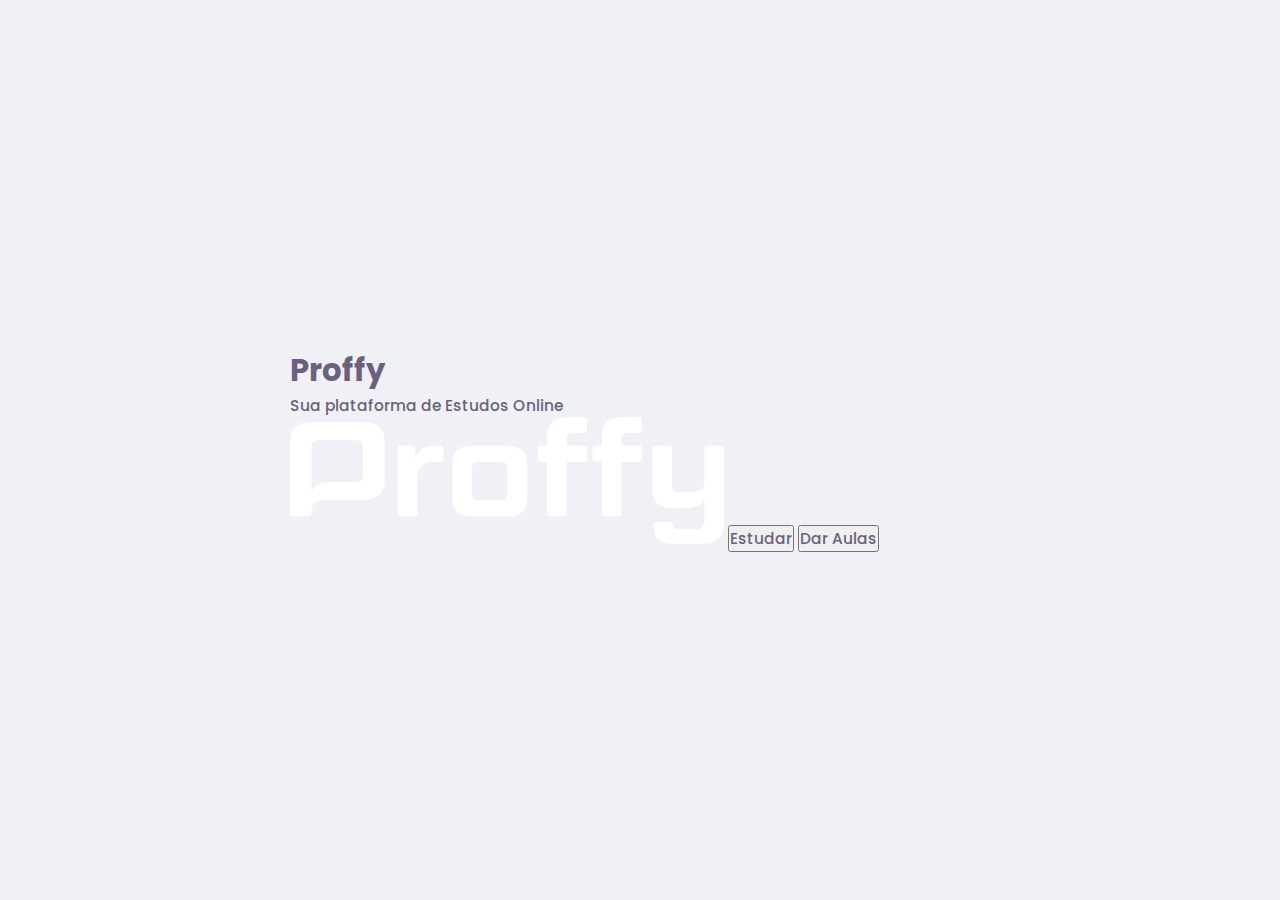
==== index.html @ bbd9d7a5 "aula01" ====
<!DOCTYPE html>
<html lang="pt-br">
<head>
    <meta charset="UTF-8">
    <meta name="viewport" content="width=device-width, initial-scale=1.0">
    <title>Proffy | Sua plataforma de Estudos Online</title>
    <link rel="stylesheet" href="styles.css">
    <link href="https://fonts.googleapis.com/css2?family=Archivo:wght@400;700&amp;family=Poppins:wght@400;600&amp;display=swap" rel="stylesheet">
</head>
    <body id="page-landing">
        
        <div id="container">
            <h1>Proffy</h1>
            <p> Sua plataforma de Estudos Online</p>

            <img src="./images/logo.svg" alt="Logo Proffy">
          
    
            <button>Estudar</button>
            <button>Dar Aulas</button>
        </div>




    </body>
</html>



<!-- 
        HTML -> HyperText Markup Language
        Linguagem de Marcação de HiperTexto 

        head -> configurações do arquivo 

        body -> tudo o que sera visivel para o usuario 
        
    -->
---- styles.css ----
:root{ 
    /* 
    Criação de Variaveis em CSS
    */
    --color-background : #f0f0f7;
    --color-primary-lighter :#9871f5;
    --color-primary-light : #916BEA; 
    --color-primary:#8257e5;
    --color-primary-dark:#774dd6;
    --color-primary-darker:#6842c2;
    --color-secondary:#04d361;
    --color-secondary-dark:#04bf58;
    --color-title-in-primary: #FFFFFF;
    --color-text-in-primary: #D4C2FF;
    --color-text-title: #32264D;
    --color-text-complement: #9C98A6;
    --color-text-base: #6A6180;
    --color-line-in-white: #E6E6F0;
    --color-input-background: #F8F8FC;
    --color-button-text: #FFFFFF;
    --color-box-base: #FFFFFF;
    --color-box-footer: #FAFAFC;
    --color-small-info: #C1BCCC;
    /* tamanho da fonte padrão  : 16px  - 100% - 1rem*/
    font-size: 60%; /* controle das medidas rem */
}

*{
    margin:0;
    padding:0;
    box-sizing:0;
}
body,html{
     height: 100vh;
}


body{
   
    background-color:var(--color-background);
    display: flex;  
    align-items: center; 
    justify-content: center;
}

body,
input,
button,
textarea{ 
    /* font-weight - font-size / font-family ;*/
    font: 500 1.6rem Poppins;
    color: var(--color-text-base);
}

#container{
    width:90vw;
    max-width: 700px;
    
}
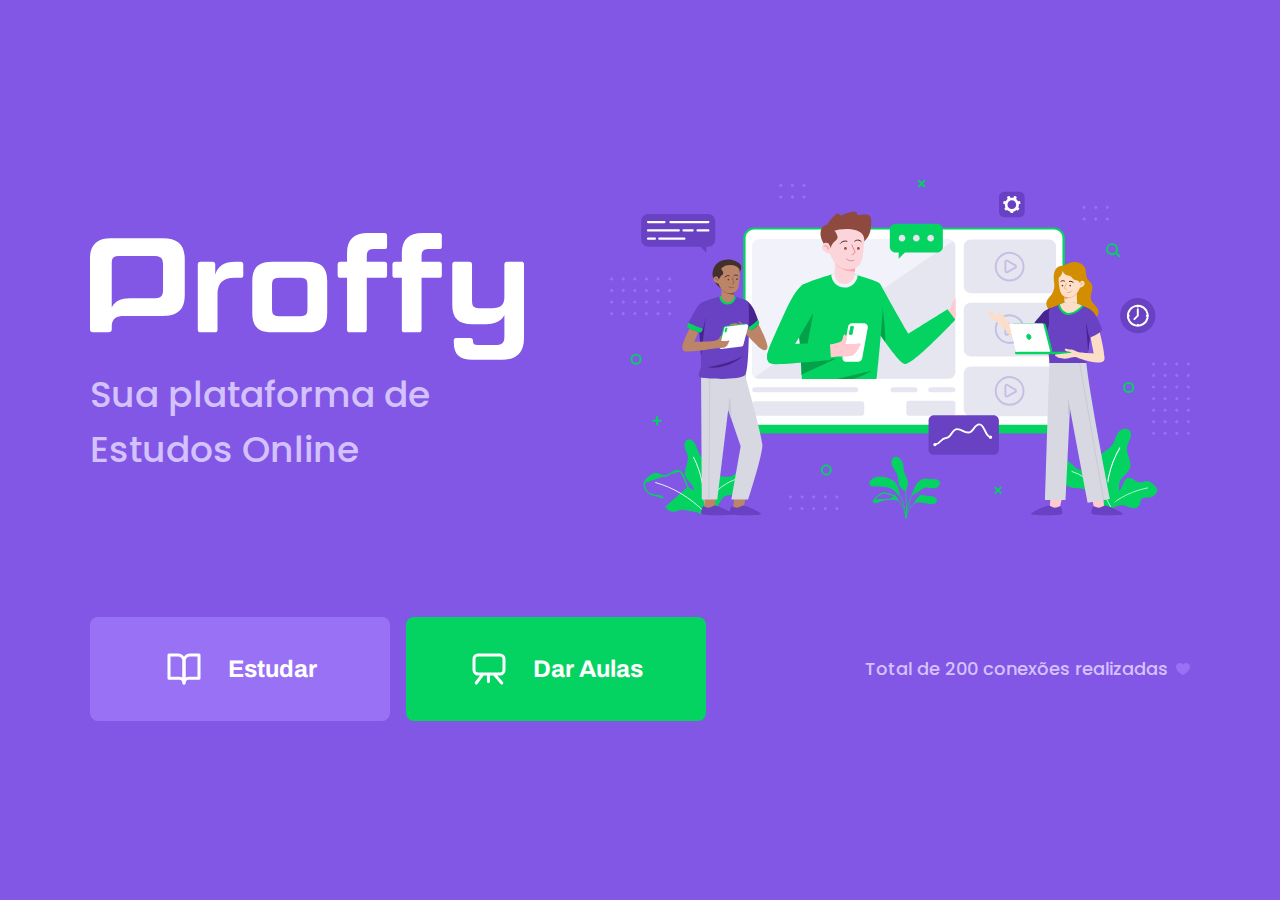
==== commit 231f1556: "aula02" ====
--- a/index.html
+++ b/index.html
@@ -4,20 +4,37 @@
     <meta charset="UTF-8">
     <meta name="viewport" content="width=device-width, initial-scale=1.0">
     <title>Proffy | Sua plataforma de Estudos Online</title>
-    <link rel="stylesheet" href="styles.css">
+    <link rel="stylesheet" href="./styles/main.css">
+    <link rel="stylesheet" href="./styles/partials/page-landing.css">
+
     <link href="https://fonts.googleapis.com/css2?family=Archivo:wght@400;700&amp;family=Poppins:wght@400;600&amp;display=swap" rel="stylesheet">
 </head>
     <body id="page-landing">
         
         <div id="container">
-            <h1>Proffy</h1>
-            <p> Sua plataforma de Estudos Online</p>
+            <div class="logo-container">
+                <img src="./images/logo.svg" alt="Logo Proffy">
+                <h2> Sua plataforma de Estudos Online</h2>
+            </div>
 
-            <img src="./images/logo.svg" alt="Logo Proffy">
-          
-    
-            <button>Estudar</button>
-            <button>Dar Aulas</button>
+                <img src="./images/landing.svg" alt="Proffy Sua Plataforma de Estudos" class="hero-image">
+            <div class="buttons-container">
+                <a href="#" class="study"> 
+                    <img src="./images/icons/study.svg" alt=" Estudar">
+                    Estudar
+                </a>
+                <a href="#" class="give-classes"> 
+                    <img src="./images/icons/give-classes.svg" alt="Dar Aulas">
+                    Dar Aulas
+                </a>
+                
+            </div>
+
+            <p class="total-connections">
+                Total de 200 conexões realizadas
+                <img src="./images/icons/purple-heart.svg" alt="Coração Roxo">
+            </p>
+               
         </div>
 
 
--- a/styles/main.css
+++ b/styles/main.css
@@ -0,0 +1,65 @@
+:root{ 
+    /* 
+    Criação de Variaveis em CSS
+    */
+    --color-background : #f0f0f7;
+    --color-primary-lighter :#9871f5;
+    --color-primary-light : #916BEA; 
+    --color-primary:#8257e5;
+    --color-primary-dark:#774dd6;
+    --color-primary-darker:#6842c2;
+    --color-secondary:#04d361;
+    --color-secondary-dark:#04bf58;
+    --color-title-in-primary: #FFFFFF;
+    --color-text-in-primary: #D4C2FF;
+    --color-text-title: #32264D;
+    --color-text-complement: #9C98A6;
+    --color-text-base: #6A6180;
+    --color-line-in-white: #E6E6F0;
+    --color-input-background: #F8F8FC;
+    --color-button-text: #FFFFFF;
+    --color-box-base: #FFFFFF;
+    --color-box-footer: #FAFAFC;
+    --color-small-info: #C1BCCC;
+    /* tamanho da fonte padrão  : 16px  - 100% - 1rem*/
+    font-size: 60%; /* controle das medidas rem */
+}
+
+*{
+    margin:0;
+    padding:0;
+    box-sizing:border-box;
+}
+body,html{
+     height: 100vh;
+}
+
+
+body{
+   
+    background-color:var(--color-background);
+    display: flex;  
+    align-items: center; 
+    justify-content: center;
+}
+
+body,
+input,
+button,
+textarea{ 
+    /* font-weight - font-size / font-family ;*/
+    font: 500 1.6rem Poppins;
+    color: var(--color-text-base);
+}
+
+#container{
+    width:90vw;
+    max-width: 700px;
+    
+}
+
+@media(min-width:700px){
+    :root{
+        font-size:62.5%;
+    }
+}--- a/styles/partials/page-landing.css
+++ b/styles/partials/page-landing.css
@@ -0,0 +1,134 @@
+
+
+#page-landing{
+    background: var(--color-primary);
+}
+
+#page-landing #container{
+    color:var(--color-text-in-primary);
+}
+
+.logo-container{
+    text-align:center;
+    margin-bottom: 3.2rem;
+}
+
+.logo-container h2{
+  font-weight: 500;
+  font-size: 3.6rem;
+}
+
+
+.logo-container img{
+    height: 10rem;
+}
+
+.hero-image{
+    width: 100%;
+}
+
+.buttons-container{
+    display: flex;
+    justify-content:center;
+    margin : 3.2rem 0 ;
+}
+
+.buttons-container a{
+    width:30rem;
+    height: 10.4rem;
+
+    border-radius : 0.8rem;
+    margin-right: 1.6rem;
+
+    font: 700 2.4rem Archivo;
+
+    display: flex;
+    align-items: center;
+    justify-content: center;
+
+    text-decoration: none;
+
+    color : var(--color-button-text);
+
+    transition: background 0.2s;
+}
+
+.buttons-container a img{
+    width : 4rem;
+    margin-right: 2.4rem;
+}
+
+.buttons-container a.study{
+    background: var(--color-primary-lighter);
+}
+
+.buttons-container a.study:hover{
+    background: var(--color-primary-light)
+}
+
+.buttons-container a.give-classes{
+    background: var(--color-secondary);
+    margin-right: 0;
+}
+
+.button-container a.give-classes:hover{
+    background:var(--color-secondary-dark);
+}
+
+.total-connections{
+    font-size : 1.8rem;
+
+    display: flex;
+    align-items: center;
+    justify-content: center;
+}
+
+.total-connections img{
+    margin-left: 0.8rem;
+}
+
+@media(max-width:699px){
+    :root{
+        font-size:40%;
+    }
+}
+
+@media(min-width:1100px){ 
+    #page-landing #container{
+        max-width: 1100px;
+        display: grid;
+        grid-template-columns:2fr 1fr 2fr;
+        grid-template-rows : 350px 1fr;
+        grid-template-areas:
+        "proffy image image"
+        "button button texting";
+
+        column-gap:86px;
+        row-gap: 87px;
+    }
+    .logo-container{ 
+        grid-area: proffy;
+        text-align: initial;
+        align-self: center;
+        margin-bottom: 0;
+        
+    }
+    .logo-container img{
+        height: 100%;
+    }
+   
+    
+    .hero-image{
+        grid-area: image;
+    }
+    .total-connections{
+        grid-area: texting;
+        justify-self:end;
+    }
+    .buttons-container{
+        grid-area: button;
+        justify-content: flex-start;
+        margin: 0;
+    }
+
+}
